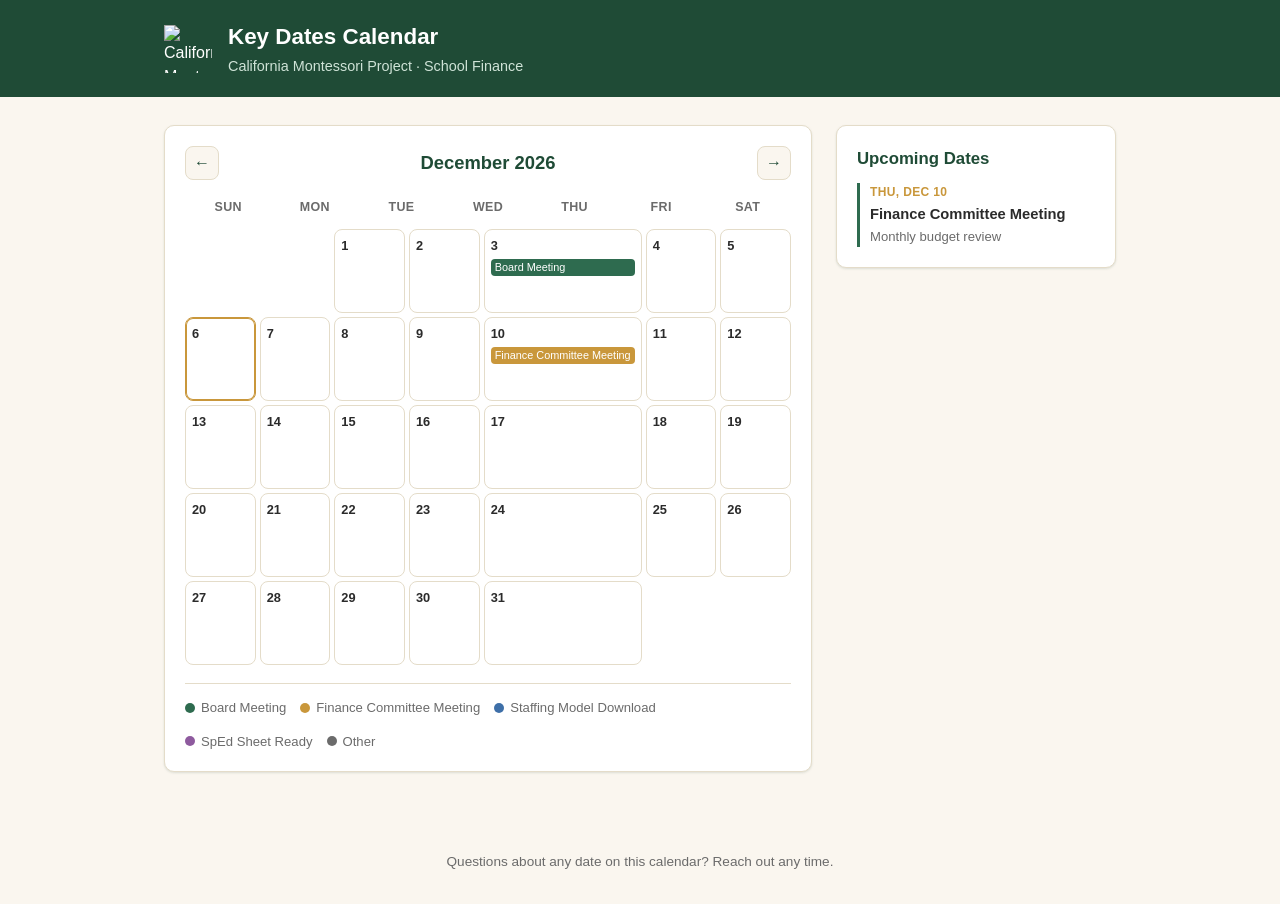
==== index.html @ 8ef93fd0 "Add files via upload" ====
<!doctype html>
<html lang="en">
<head>
  <meta charset="UTF-8" />
  <meta name="viewport" content="width=device-width, initial-scale=1.0" />
  <title>CMP Key Dates Calendar</title>
  <link rel="stylesheet" href="style.css" />
</head>
<body>
  <header class="site-header">
    <div class="header-inner">
      <div class="brand">
        <img src="assets/logo-placeholder.svg" alt="California Montessori Project" class="brand-logo" />
        <div class="brand-text">
          <h1>Key Dates Calendar</h1>
          <p>California Montessori Project &middot; School Finance</p>
        </div>
      </div>
    </div>
  </header>

  <main class="page">
    <section class="calendar-panel">
      <div class="calendar-toolbar">
        <button id="prevMonth" class="nav-btn" aria-label="Previous month">&larr;</button>
        <h2 id="monthLabel">Month Year</h2>
        <button id="nextMonth" class="nav-btn" aria-label="Next month">&rarr;</button>
      </div>

      <div class="weekday-row" id="weekdayRow"></div>
      <div class="calendar-grid" id="calendarGrid"></div>

      <div class="legend" id="legend"></div>
    </section>

    <aside class="upcoming-panel">
      <h2>Upcoming Dates</h2>
      <ul class="upcoming-list" id="upcomingList"></ul>
    </aside>
  </main>

  <footer class="site-footer">
    <p>Questions about any date on this calendar? Reach out any time.</p>
  </footer>

  <script src="events.js"></script>
  <script src="script.js"></script>
</body>
</html>
---- style.css ----
/* =========================================================
   COLOR PALETTE
   -------------------------------------------------------
   These are an approximation of California Montessori
   Project's look (warm green + gold, on a soft cream
   background) — swap in your exact brand hex values here
   any time; everything else references these variables.
   ========================================================= */
:root {
  --cmp-green: #2E6B4F;
  --cmp-green-dark: #1F4B36;
  --cmp-gold: #C9973B;
  --cmp-cream: #FAF6EF;
  --cmp-ink: #2B2B2B;
  --cmp-muted: #6B6B6B;
  --cmp-border: #E4DCC9;
  --cmp-card: #FFFFFF;

  --radius: 10px;
  --shadow: 0 1px 3px rgba(31, 75, 54, 0.08), 0 1px 2px rgba(31, 75, 54, 0.06);
}

* { box-sizing: border-box; }

body {
  margin: 0;
  font-family: "Segoe UI", Roboto, Helvetica, Arial, sans-serif;
  background: var(--cmp-cream);
  color: var(--cmp-ink);
  line-height: 1.5;
}

/* ---------- Header ---------- */
.site-header {
  background: var(--cmp-green-dark);
  color: #fff;
}
.header-inner {
  max-width: 1000px;
  margin: 0 auto;
  padding: 20px 24px;
}
.brand {
  display: flex;
  align-items: center;
  gap: 16px;
}
.brand-logo {
  width: 48px;
  height: 48px;
  flex-shrink: 0;
}
.brand-text h1 {
  margin: 0;
  font-size: 1.4rem;
  font-weight: 600;
}
.brand-text p {
  margin: 2px 0 0;
  font-size: 0.9rem;
  color: #cfe3d7;
}

/* ---------- Layout ---------- */
.page {
  max-width: 1000px;
  margin: 0 auto;
  padding: 28px 24px 48px;
  display: grid;
  grid-template-columns: 1fr 280px;
  gap: 24px;
}
@media (max-width: 720px) {
  .page {
    grid-template-columns: 1fr;
  }
}

/* ---------- Calendar panel ---------- */
.calendar-panel {
  background: var(--cmp-card);
  border: 1px solid var(--cmp-border);
  border-radius: var(--radius);
  box-shadow: var(--shadow);
  padding: 20px;
}
.calendar-toolbar {
  display: flex;
  align-items: center;
  justify-content: space-between;
  margin-bottom: 12px;
}
.calendar-toolbar h2 {
  margin: 0;
  font-size: 1.15rem;
  color: var(--cmp-green-dark);
}
.nav-btn {
  border: 1px solid var(--cmp-border);
  background: var(--cmp-cream);
  color: var(--cmp-green-dark);
  width: 34px;
  height: 34px;
  border-radius: 8px;
  font-size: 1rem;
  cursor: pointer;
}
.nav-btn:hover {
  background: var(--cmp-border);
}

.weekday-row {
  display: grid;
  grid-template-columns: repeat(7, 1fr);
  text-align: center;
  font-size: 0.78rem;
  font-weight: 600;
  color: var(--cmp-muted);
  text-transform: uppercase;
  letter-spacing: 0.03em;
  margin-bottom: 6px;
}
.weekday-row div {
  padding: 6px 0;
}

.calendar-grid {
  display: grid;
  grid-template-columns: repeat(7, 1fr);
  gap: 4px;
}

.day-cell {
  min-height: 84px;
  border: 1px solid var(--cmp-border);
  border-radius: 8px;
  padding: 6px;
  background: #fff;
  position: relative;
}
.day-cell.empty {
  background: transparent;
  border-color: transparent;
}
.day-cell.today {
  border-color: var(--cmp-gold);
  box-shadow: inset 0 0 0 1px var(--cmp-gold);
}
.day-number {
  font-size: 0.8rem;
  font-weight: 600;
  color: var(--cmp-ink);
}
.day-events {
  margin-top: 4px;
  display: flex;
  flex-direction: column;
  gap: 2px;
}
.day-event {
  font-size: 0.68rem;
  line-height: 1.2;
  padding: 2px 4px;
  border-radius: 4px;
  color: #fff;
  white-space: nowrap;
  overflow: hidden;
  text-overflow: ellipsis;
}

.legend {
  display: flex;
  flex-wrap: wrap;
  gap: 14px;
  margin-top: 18px;
  padding-top: 14px;
  border-top: 1px solid var(--cmp-border);
  font-size: 0.82rem;
}
.legend-item {
  display: flex;
  align-items: center;
  gap: 6px;
  color: var(--cmp-muted);
}
.legend-dot {
  width: 10px;
  height: 10px;
  border-radius: 50%;
  display: inline-block;
}

/* ---------- Upcoming panel ---------- */
.upcoming-panel {
  background: var(--cmp-card);
  border: 1px solid var(--cmp-border);
  border-radius: var(--radius);
  box-shadow: var(--shadow);
  padding: 20px;
  height: fit-content;
}
.upcoming-panel h2 {
  margin: 0 0 12px;
  font-size: 1.05rem;
  color: var(--cmp-green-dark);
}
.upcoming-list {
  list-style: none;
  margin: 0;
  padding: 0;
  display: flex;
  flex-direction: column;
  gap: 12px;
}
.upcoming-item {
  border-left: 3px solid var(--cmp-green);
  padding-left: 10px;
}
.upcoming-date {
  font-size: 0.75rem;
  font-weight: 700;
  color: var(--cmp-gold);
  text-transform: uppercase;
  letter-spacing: 0.03em;
}
.upcoming-title {
  font-weight: 600;
  font-size: 0.92rem;
  margin: 2px 0;
}
.upcoming-note {
  font-size: 0.82rem;
  color: var(--cmp-muted);
}
.upcoming-empty {
  color: var(--cmp-muted);
  font-size: 0.9rem;
}

/* ---------- Footer ---------- */
.site-footer {
  text-align: center;
  padding: 18px;
  font-size: 0.85rem;
  color: var(--cmp-muted);
}
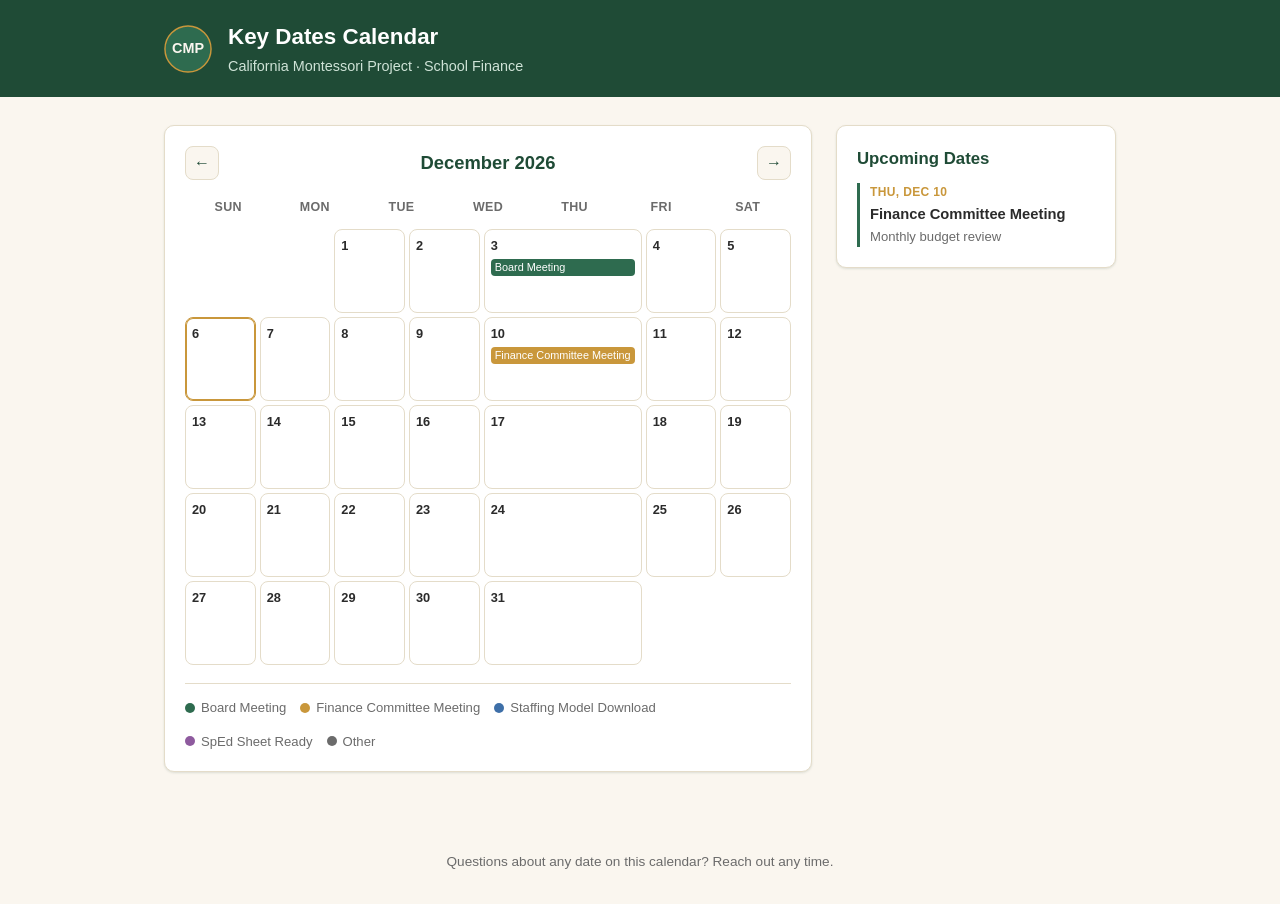
==== commit 16783d87: "fix logo" ====
--- a/index.html
+++ b/index.html
@@ -10,7 +10,7 @@
   <header class="site-header">
     <div class="header-inner">
       <div class="brand">
-        <img src="assets/logo-placeholder.svg" alt="California Montessori Project" class="brand-logo" />
+        <img src="logo-placeholder.svg" alt="California Montessori Project" class="brand-logo" />
         <div class="brand-text">
           <h1>Key Dates Calendar</h1>
           <p>California Montessori Project &middot; School Finance</p>
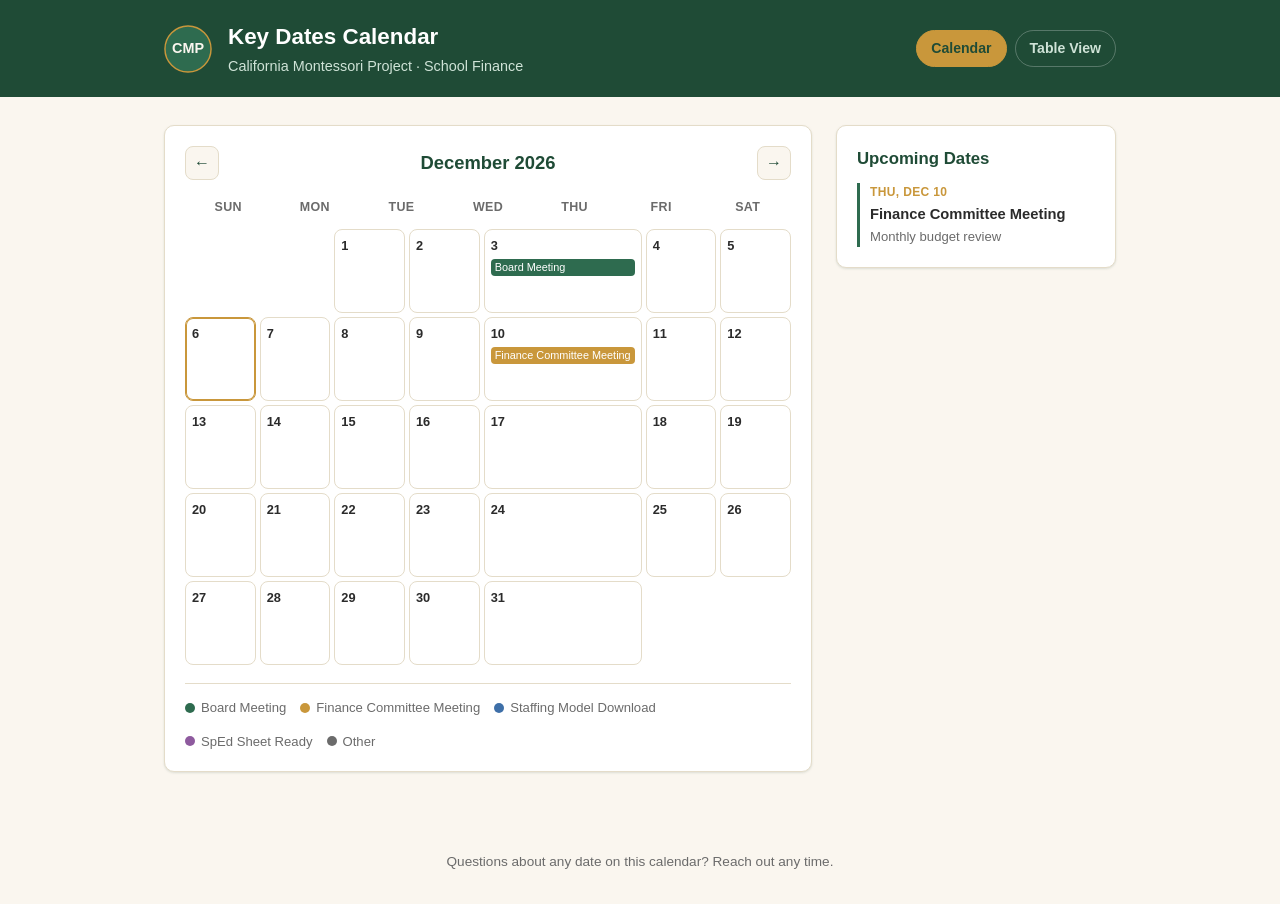
==== commit 56d1e854: "add table view" ====
--- a/index.html
+++ b/index.html
@@ -16,6 +16,10 @@
           <p>California Montessori Project &middot; School Finance</p>
         </div>
       </div>
+      <nav class="view-nav">
+        <a href="index.html" class="active">Calendar</a>
+        <a href="table.html">Table View</a>
+      </nav>
     </div>
   </header>
 
@@ -46,4 +50,4 @@
   <script src="events.js"></script>
   <script src="script.js"></script>
 </body>
-</html>
+</html>
--- a/style.css
+++ b/style.css
@@ -39,11 +39,37 @@
   max-width: 1000px;
   margin: 0 auto;
   padding: 20px 24px;
+  display: flex;
+  align-items: center;
+  justify-content: space-between;
+  flex-wrap: wrap;
+  gap: 12px;
 }
 .brand {
   display: flex;
   align-items: center;
   gap: 16px;
+}
+.view-nav {
+  display: flex;
+  gap: 8px;
+}
+.view-nav a {
+  color: #cfe3d7;
+  text-decoration: none;
+  font-size: 0.88rem;
+  font-weight: 600;
+  padding: 7px 14px;
+  border-radius: 999px;
+  border: 1px solid rgba(255,255,255,0.25);
+}
+.view-nav a:hover {
+  background: rgba(255,255,255,0.08);
+}
+.view-nav a.active {
+  background: var(--cmp-gold);
+  border-color: var(--cmp-gold);
+  color: var(--cmp-green-dark);
 }
 .brand-logo {
   width: 48px;
@@ -237,10 +263,101 @@
   font-size: 0.9rem;
 }
 
+/* ---------- Table view ---------- */
+.table-page {
+  display: block;
+}
+.table-panel {
+  background: var(--cmp-card);
+  border: 1px solid var(--cmp-border);
+  border-radius: var(--radius);
+  box-shadow: var(--shadow);
+  padding: 20px;
+}
+.table-panel-header {
+  display: flex;
+  align-items: baseline;
+  justify-content: space-between;
+  flex-wrap: wrap;
+  gap: 8px;
+  margin-bottom: 14px;
+}
+.table-panel-header h2 {
+  margin: 0;
+  color: var(--cmp-green-dark);
+  font-size: 1.15rem;
+}
+.table-updated {
+  font-size: 0.8rem;
+  color: var(--cmp-muted);
+}
+.table-scroll {
+  overflow-x: auto;
+  border: 1px solid var(--cmp-border);
+  border-radius: 8px;
+}
+.grid-table {
+  border-collapse: collapse;
+  width: 100%;
+  min-width: 1400px;
+  font-size: 0.78rem;
+}
+.grid-table th,
+.grid-table td {
+  border: 1px solid var(--cmp-border);
+  padding: 6px 8px;
+  text-align: left;
+  white-space: nowrap;
+}
+.grid-table thead th {
+  background: var(--cmp-green);
+  color: #fff;
+  font-weight: 600;
+  position: sticky;
+  top: 0;
+}
+.grid-table thead tr:nth-child(2) th,
+.grid-table thead tr:nth-child(3) th {
+  background: var(--cmp-green-dark);
+  font-weight: 500;
+  font-size: 0.72rem;
+  color: #dcebe3;
+}
+.grid-table thead th.corner {
+  background: var(--cmp-green-dark);
+}
+.grid-table td.month-cell {
+  font-weight: 700;
+  color: var(--cmp-green-dark);
+  background: var(--cmp-cream);
+  position: sticky;
+  left: 0;
+}
+.grid-table tr.row-highlight td {
+  background: #FCEEB5;
+}
+.grid-table tr.row-highlight td.month-cell {
+  background: #F6DE84;
+}
+.grid-table td.note-highlight {
+  background: #FCEEB5;
+  white-space: normal;
+  min-width: 220px;
+}
+.grid-table td:last-child {
+  white-space: normal;
+  min-width: 220px;
+}
+.table-footnote {
+  margin: 12px 2px 0;
+  font-size: 0.82rem;
+  color: var(--cmp-muted);
+}
+
 /* ---------- Footer ---------- */
 .site-footer {
   text-align: center;
   padding: 18px;
   font-size: 0.85rem;
   color: var(--cmp-muted);
-}
+}
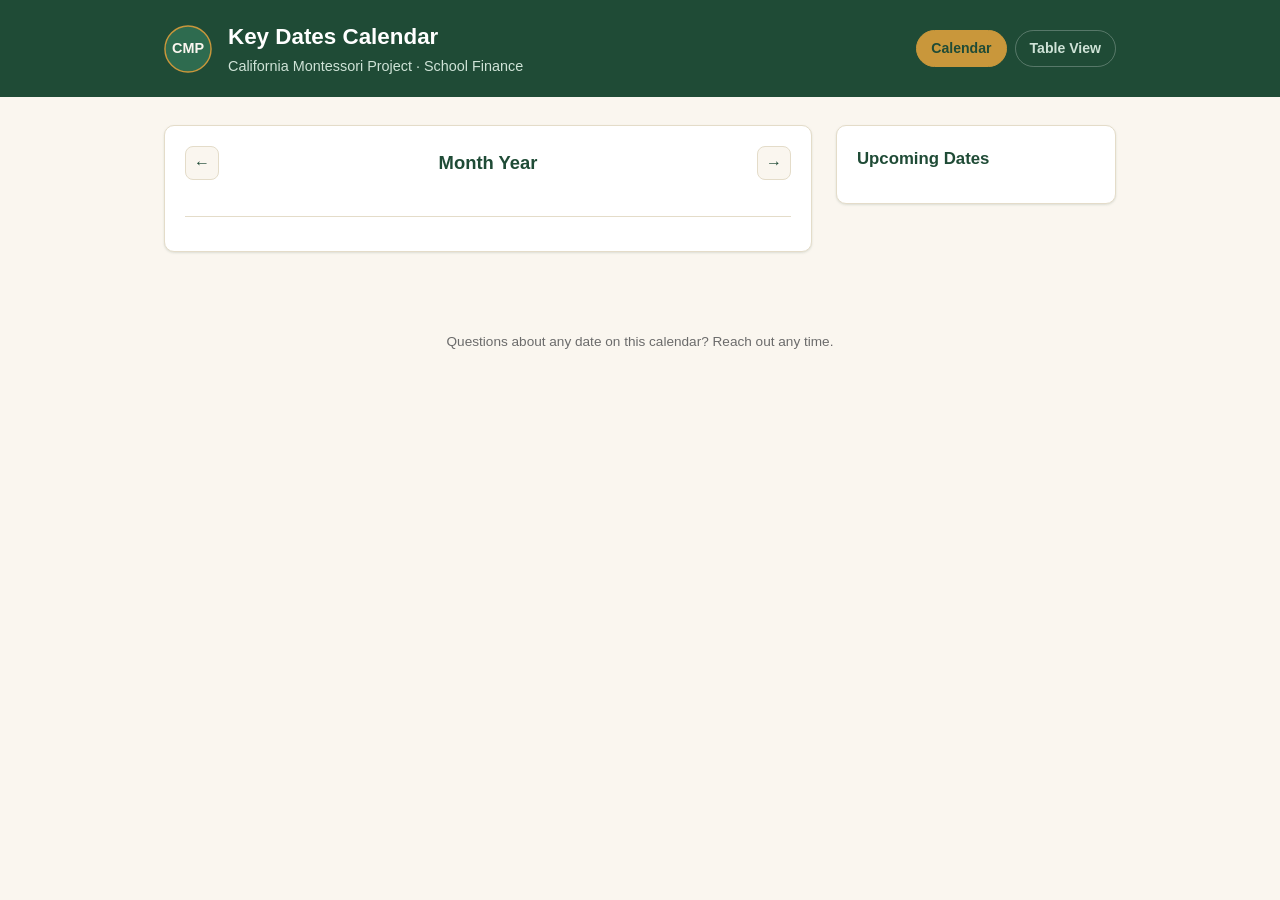
==== commit 47c96074: "add dates to cal" ====
--- a/index.html
+++ b/index.html
@@ -47,6 +47,8 @@
     <p>Questions about any date on this calendar? Reach out any time.</p>
   </footer>
 
+  <script src="table-data.js"></script>
+  <script src="schedule.js"></script>
   <script src="events.js"></script>
   <script src="script.js"></script>
 </body>
--- a/style.css
+++ b/style.css
@@ -291,6 +291,33 @@
   font-size: 0.8rem;
   color: var(--cmp-muted);
 }
+
+/* Role filter toggle */
+.filter-bar {
+  display: flex;
+  flex-wrap: wrap;
+  gap: 6px;
+  margin-bottom: 12px;
+}
+.filter-btn {
+  border: 1px solid var(--cmp-border);
+  background: var(--cmp-cream);
+  color: var(--cmp-green-dark);
+  font-size: 0.8rem;
+  font-weight: 600;
+  padding: 6px 12px;
+  border-radius: 999px;
+  cursor: pointer;
+}
+.filter-btn:hover {
+  background: var(--cmp-border);
+}
+.filter-btn.active {
+  background: var(--cmp-green);
+  border-color: var(--cmp-green);
+  color: #fff;
+}
+
 .table-scroll {
   overflow-x: auto;
   border: 1px solid var(--cmp-border);
@@ -299,20 +326,32 @@
 .grid-table {
   border-collapse: collapse;
   width: 100%;
-  min-width: 1400px;
-  font-size: 0.78rem;
+  table-layout: fixed;
+  min-width: 1300px;
+  font-size: 0.76rem;
 }
 .grid-table th,
 .grid-table td {
   border: 1px solid var(--cmp-border);
-  padding: 6px 8px;
+  padding: 6px 6px;
   text-align: left;
-  white-space: nowrap;
+  vertical-align: top;
+  width: 84px;
+}
+.grid-table th.corner,
+.grid-table td.month-cell {
+  width: 100px;
+}
+.grid-table th:last-child,
+.grid-table td:last-child {
+  width: 200px;
 }
 .grid-table thead th {
   background: var(--cmp-green);
   color: #fff;
   font-weight: 600;
+  white-space: normal;
+  line-height: 1.25;
   position: sticky;
   top: 0;
 }
@@ -320,7 +359,7 @@
 .grid-table thead tr:nth-child(3) th {
   background: var(--cmp-green-dark);
   font-weight: 500;
-  font-size: 0.72rem;
+  font-size: 0.7rem;
   color: #dcebe3;
 }
 .grid-table thead th.corner {
@@ -332,22 +371,35 @@
   background: var(--cmp-cream);
   position: sticky;
   left: 0;
-}
-.grid-table tr.row-highlight td {
-  background: #FCEEB5;
-}
-.grid-table tr.row-highlight td.month-cell {
-  background: #F6DE84;
-}
-.grid-table td.note-highlight {
-  background: #FCEEB5;
-  white-space: normal;
-  min-width: 220px;
+  white-space: nowrap;
 }
 .grid-table td:last-child {
   white-space: normal;
-  min-width: 220px;
-}
+}
+
+/* Weekend / holiday markers */
+.mk {
+  font-size: 0.85em;
+  cursor: help;
+}
+.mk-wknd { color: var(--cmp-gold); }
+.mk-holiday { color: #8E5A9E; }
+
+/* Role filter: hide columns not tagged for the active role */
+.table-scroll.filter-active .col-none,
+.table-scroll.filter-active .col-hr,
+.table-scroll.filter-active .col-principals,
+.table-scroll.filter-active .col-matt,
+.table-scroll.filter-active .col-koshaap {
+  display: none;
+}
+.table-scroll.filter-hr .col-hr,
+.table-scroll.filter-principals .col-principals,
+.table-scroll.filter-matt .col-matt,
+.table-scroll.filter-koshaap .col-koshaap {
+  display: table-cell;
+}
+
 .table-footnote {
   margin: 12px 2px 0;
   font-size: 0.82rem;
